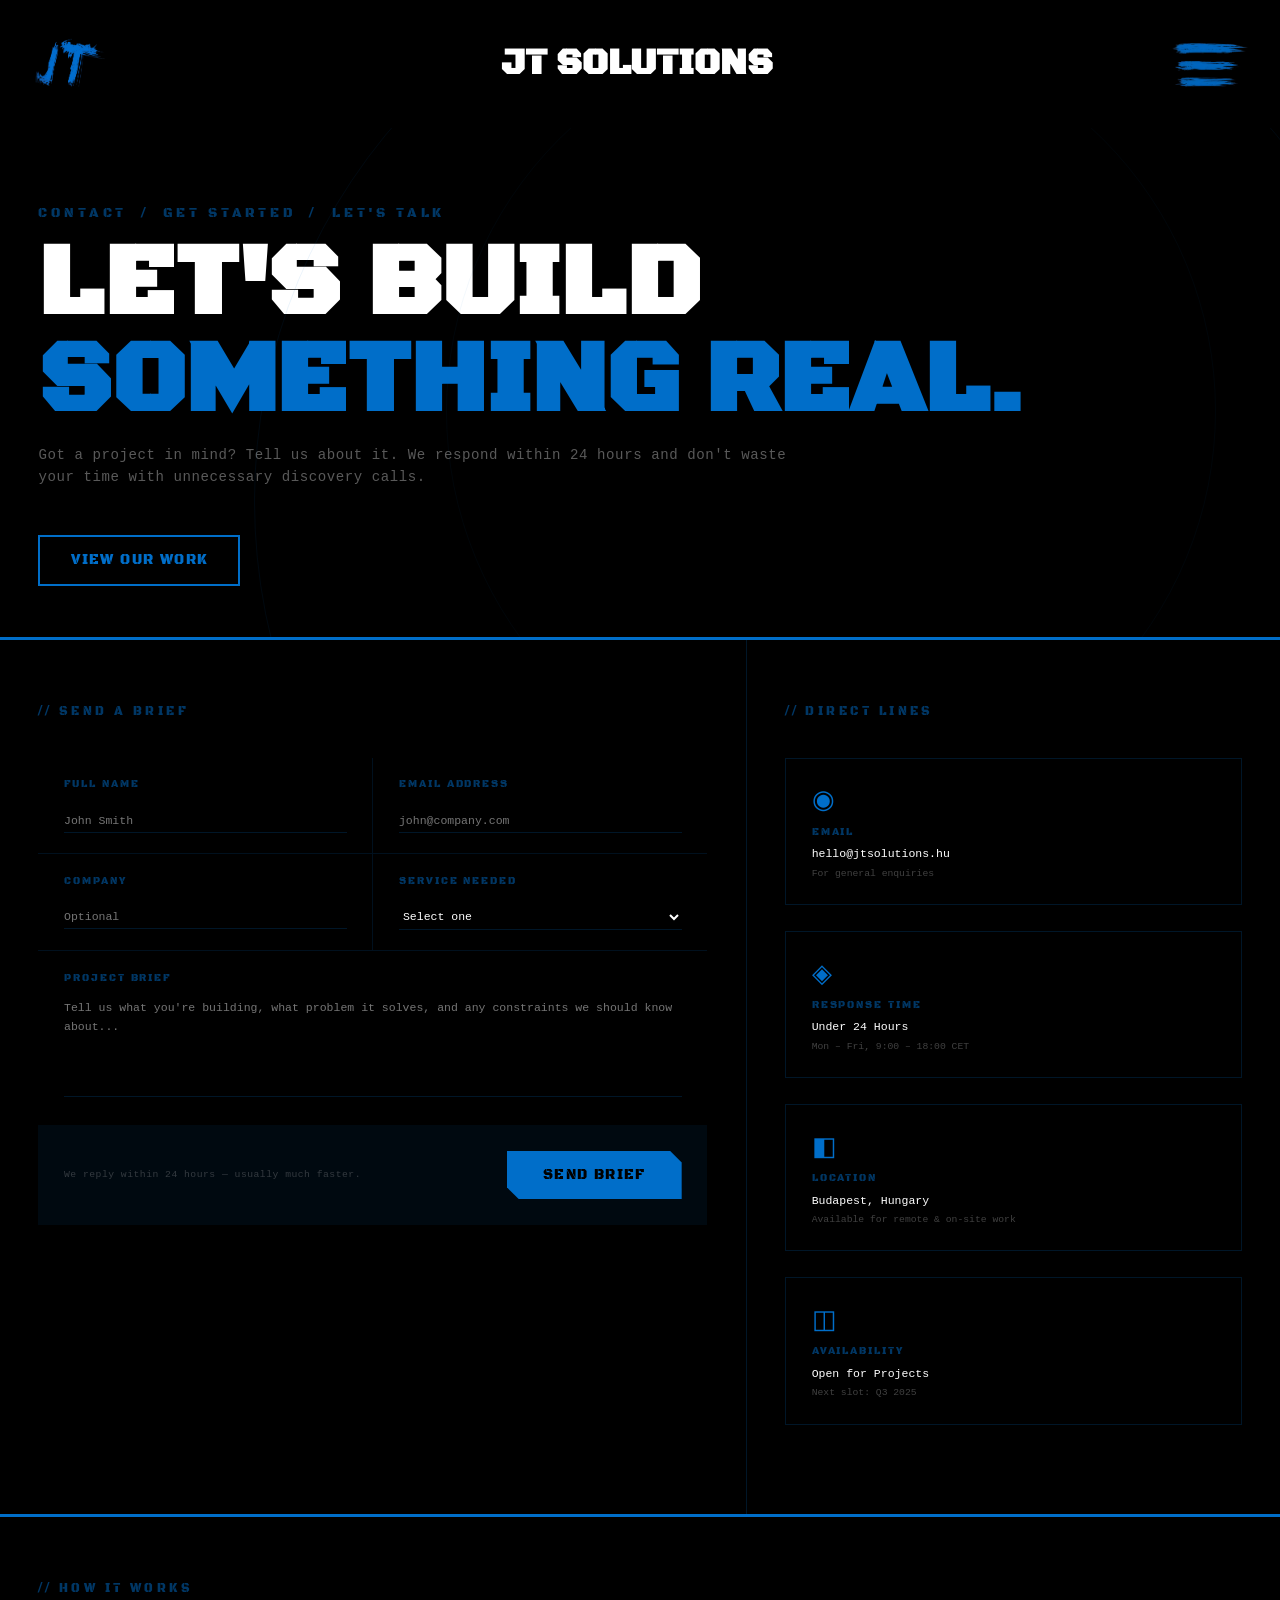
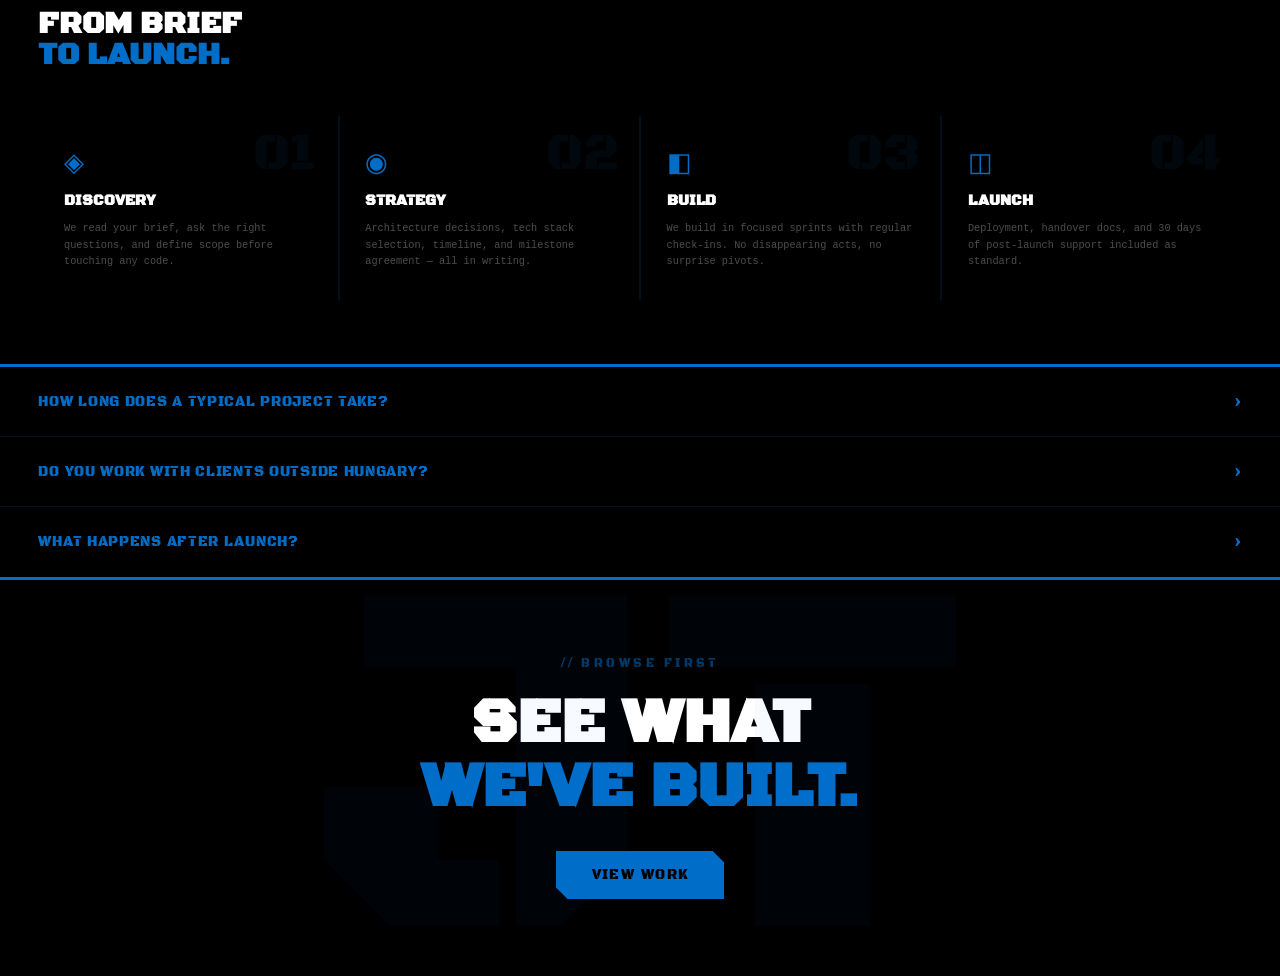
==== contact/index.html @ 8855cd9d "oldalak kozotti atmenet donee" ====
<!DOCTYPE html>
<html lang="en">
<head>
  <meta charset="UTF-8">
  <meta name="viewport" content="width=device-width, initial-scale=1.0">
  <title>JT - Main</title>
  <style>
    @import url('https://fonts.googleapis.com/css2?family=Black+Ops+One&display=swap');
    *{ margin: 0; padding: 0; box-sizing: border-box; color: #006ec9; }
    html{ height: 100%; font-size: clamp(15px, 2vw, 40px); }
    body{ background-color: black; overflow: hidden; }
 
    #top-shadow{
      z-index: 4; position: fixed; top: 0;
      background: linear-gradient(0deg, rgba(0,0,0,0) 0%, #000000 100%);
      width: 100%; height: 5rem;
    }
    header{
      z-index: 5; position: sticky; top: 1rem;
      display: flex; justify-content: space-between; align-items: center;
      background-color: rgba(0,0,0,0.5); border-radius: .5rem;
      margin: 1rem; height: 3rem;
      font-family: "Black Ops One", system-ui; font-weight: 400; font-style: normal;
    }
    #logo{ height: 100%; width: auto; }
    h1{ font-size: 1.4rem; color: white; text-shadow: rgba(255,255,255,0.1) 0 0 100px; }
    #menu{ height: 100%; width: auto; }
 
    header nav{
      display: flex; gap: 1.2rem; align-items: center;
    }
    header nav a{
      font-family: "Black Ops One", system-ui; font-size: 0.42rem;
      letter-spacing: 0.12em; text-transform: uppercase;
      color: rgba(0,110,201,0.45); text-decoration: none;
      transition: color 0.15s; padding: 0.2rem 0;
    }
    header nav a:hover{ color: #006ec9; }
    header nav a.active{ color: #006ec9; border-bottom: 1px solid #006ec9; }
 
    #loading-cover{
      z-index: 10; display: flex; justify-content: center; align-items: center;
      position: fixed; top: 0; left: 0; width: 100%; height: 100%;
      background-color: black;
    }
    #loading-logo{ height: 10rem; width: auto; }
    .hidden{ opacity: 0%; transition: opacity 1s; pointer-events: none; }
    .show{ opacity: 100%; transition: opacity 3s; }
 
    .btn-primary{
      font-family: "Black Ops One", system-ui; font-size: 0.55rem;
      letter-spacing: 0.1em; text-transform: uppercase;
      padding: 0.6rem 1.4rem; background: #006ec9; color: black;
      border: none; cursor: pointer;
      clip-path: polygon(0 0, calc(100% - 12px) 0, 100% 12px, 100% 100%, 12px 100%, 0 calc(100% - 12px));
      transition: background 0.15s, color 0.15s;
    }
    .btn-primary:hover{ background: white; }
    .btn-ghost{
      font-family: "Black Ops One", system-ui; font-size: 0.55rem;
      letter-spacing: 0.1em; text-transform: uppercase;
      padding: 0.58rem 1.2rem; background: transparent; color: #006ec9;
      border: 2px solid #006ec9; cursor: pointer;
      transition: background 0.15s, color 0.15s;
    }
    .btn-ghost:hover{ background: #006ec9; color: black; }
 
    /* ---- HERO ---- */
    #hero{
      padding: 3rem 1.5rem 2rem; border-bottom: 3px solid #006ec9;
      position: relative; overflow: hidden;
    }
    #hero::before{
      content: ''; position: absolute; top: -40%; right: -10%;
      width: 45rem; height: 45rem; border-radius: 50%;
      border: 1px solid rgba(0,110,201,0.08); pointer-events: none;
    }
    #hero::after{
      content: ''; position: absolute; top: -20%; right: 5%;
      width: 30rem; height: 30rem; border-radius: 50%;
      border: 1px solid rgba(0,110,201,0.05); pointer-events: none;
    }
    .hero-tag{
      font-family: "Black Ops One", system-ui; font-size: 0.5rem;
      letter-spacing: 0.3em; color: rgba(0,110,201,0.5);
      text-transform: uppercase; margin-bottom: 0.6rem;
    }
    .hero-headline{
      font-family: "Black Ops One", system-ui;
      font-size: clamp(2.5rem, 8vw, 5.5rem); line-height: 0.95;
      color: white; text-transform: uppercase; margin-bottom: 0.5rem;
    }
    .hero-headline span{ color: #006ec9; display: block; }
    .hero-sub{
      font-family: "Courier New", monospace; font-size: 0.55rem;
      color: rgba(255,255,255,0.35); max-width: 30rem; line-height: 1.6;
      margin-bottom: 1.8rem; letter-spacing: 0.04em;
    }
    .hero-cta-row{ display: flex; gap: 0.8rem; flex-wrap: wrap; align-items: center; }
 
    /* ---- CONTACT SPLIT ---- */
    #contact-split{
      display: grid; grid-template-columns: 1.4fr 1fr;
      border-bottom: 3px solid #006ec9;
    }
    @media (max-width: 750px){ #contact-split{ grid-template-columns: 1fr; } }
 
    /* FORM SIDE */
    #form-side{
      padding: 2.5rem 1.5rem;
      border-right: 1px solid rgba(0,110,201,0.2);
    }
    @media (max-width: 750px){ #form-side{ border-right: none; border-bottom: 1px solid rgba(0,110,201,0.2); } }
    .section-label{
      font-family: "Black Ops One", system-ui; font-size: 0.45rem;
      letter-spacing: 0.3em; color: rgba(0,110,201,0.5);
      text-transform: uppercase; margin-bottom: 1.5rem;
    }
 
    .form-grid{
      display: grid; grid-template-columns: 1fr 1fr; gap: 1px;
      background: rgba(0,110,201,0.15); margin-bottom: 1px;
    }
    .form-group{
      background: black; padding: 0.8rem 1rem; position: relative;
    }
    .form-group.full{ grid-column: span 2; }
    .form-group label{
      display: block; font-family: "Black Ops One", system-ui;
      font-size: 0.38rem; letter-spacing: 0.2em; text-transform: uppercase;
      color: rgba(0,110,201,0.5); margin-bottom: 0.4rem;
    }
    .form-group input,
    .form-group select,
    .form-group textarea{
      width: 100%; background: transparent; border: none; outline: none;
      font-family: "Courier New", monospace; font-size: 0.45rem;
      color: white; padding: 0.2rem 0;
      border-bottom: 1px solid rgba(0,110,201,0.2);
      transition: border-color 0.2s;
    }
    .form-group input:focus,
    .form-group select:focus,
    .form-group textarea:focus{
      border-bottom-color: #006ec9;
    }
    .form-group select option{ background: black; color: white; }
    .form-group textarea{ resize: none; height: 4rem; line-height: 1.6; }
 
    .form-submit{
      background: rgba(0,110,201,0.08); padding: 1rem;
      display: flex; justify-content: space-between; align-items: center;
      flex-wrap: wrap; gap: 0.8rem;
    }
    .form-note{
      font-family: "Courier New", monospace; font-size: 0.38rem;
      color: rgba(255,255,255,0.2); letter-spacing: 0.05em;
    }
 
    /* INFO SIDE */
    #info-side{ padding: 2.5rem 1.5rem; }
    .info-block{
      border: 1px solid rgba(0,110,201,0.2); padding: 1rem;
      margin-bottom: 1rem; position: relative; overflow: hidden;
      transition: border-color 0.2s;
    }
    .info-block:hover{ border-color: rgba(0,110,201,0.5); }
    .info-block-icon{
      font-size: 1rem; display: block; margin-bottom: 0.4rem; color: #006ec9;
    }
    .info-block-label{
      font-family: "Black Ops One", system-ui; font-size: 0.38rem;
      letter-spacing: 0.2em; text-transform: uppercase;
      color: rgba(0,110,201,0.5); margin-bottom: 0.3rem;
    }
    .info-block-value{
      font-family: "Courier New", monospace; font-size: 0.45rem;
      color: white; line-height: 1.5;
    }
    .info-block-sub{
      font-family: "Courier New", monospace; font-size: 0.38rem;
      color: rgba(255,255,255,0.25); margin-top: 0.2rem;
    }
 
    /* ---- PROCESS ---- */
    #process{
      padding: 2.5rem 1.5rem; border-bottom: 3px solid #006ec9;
    }
    .process-label{
      font-family: "Black Ops One", system-ui; font-size: 0.45rem;
      letter-spacing: 0.3em; color: rgba(0,110,201,0.5);
      text-transform: uppercase; margin-bottom: 0.5rem;
    }
    .process-heading{
      font-family: "Black Ops One", system-ui; font-size: 1.2rem;
      color: white; text-transform: uppercase; margin-bottom: 1.8rem; line-height: 1;
    }
    .process-heading span{ color: #006ec9; }
    .process-steps{
      display: grid; grid-template-columns: repeat(4, 1fr);
      gap: 2px; background: rgba(0,110,201,0.15);
    }
    @media (max-width: 700px){ .process-steps{ grid-template-columns: repeat(2, 1fr); } }
    @media (max-width: 400px){ .process-steps{ grid-template-columns: 1fr; } }
    .process-step{
      background: black; padding: 1.2rem 1rem; position: relative;
      transition: background 0.2s;
    }
    .process-step:hover{ background: #00101f; }
    .step-num{
      font-family: "Black Ops One", system-ui; font-size: 2rem;
      color: rgba(0,110,201,0.07); line-height: 1;
      position: absolute; top: 0.5rem; right: 0.8rem; user-select: none;
    }
    .step-icon{ font-size: 1rem; display: block; margin-bottom: 0.5rem; color: #006ec9; }
    .step-title{
      font-family: "Black Ops One", system-ui; font-size: 0.6rem;
      color: white; text-transform: uppercase; margin-bottom: 0.4rem;
    }
    .step-desc{
      font-family: "Courier New", monospace; font-size: 0.4rem;
      color: rgba(255,255,255,0.3); line-height: 1.6;
    }
    .step-connector{
      position: absolute; right: -1px; top: 50%;
      transform: translateY(-50%);
      font-family: "Black Ops One", system-ui; font-size: 0.6rem;
      color: rgba(0,110,201,0.3); z-index: 1;
    }
 
    /* ---- FAQ ---- */
    #faq{
      border-bottom: 3px solid #006ec9;
    }
    .faq-item{
      border-bottom: 1px solid rgba(0,110,201,0.15);
      padding: 1rem 1.5rem; cursor: pointer;
      transition: background 0.15s;
    }
    .faq-item:last-child{ border-bottom: none; }
    .faq-item:hover{ background: #00060e; }
    .faq-q{
      display: flex; justify-content: space-between; align-items: center;
      font-family: "Black Ops One", system-ui; font-size: 0.55rem;
      color: white; text-transform: uppercase; letter-spacing: 0.05em;
    }
    .faq-arrow{ color: #006ec9; transition: transform 0.2s; font-style: normal; }
    .faq-item.open .faq-arrow{ transform: rotate(90deg); }
    .faq-a{
      font-family: "Courier New", monospace; font-size: 0.42rem;
      color: rgba(255,255,255,0.3); line-height: 1.7; padding-top: 0.7rem;
      display: none;
    }
    .faq-item.open .faq-a{ display: block; }
 
    /* ---- CTA ---- */
    #cta{
      padding: 3rem 1.5rem; text-align: center;
      position: relative; overflow: hidden;
    }
    #cta::before{
      content: 'JT'; font-family: "Black Ops One", system-ui;
      font-size: 20rem; color: rgba(0,110,201,0.03);
      position: absolute; top: 50%; left: 50%;
      transform: translate(-50%, -50%);
      pointer-events: none; user-select: none; line-height: 1;
    }
    .cta-label{
      font-family: "Black Ops One", system-ui; font-size: 0.45rem;
      letter-spacing: 0.3em; color: rgba(0,110,201,0.5);
      text-transform: uppercase; margin-bottom: 0.8rem;
    }
    .cta-heading{
      font-family: "Black Ops One", system-ui;
      font-size: clamp(1.5rem, 5vw, 3.5rem); color: white;
      text-transform: uppercase; line-height: 1; margin-bottom: 1.2rem;
    }
    .cta-heading span{ color: #006ec9; }
 
    /* success state */
    #form-success{
      display: none; padding: 2rem; text-align: center;
    }
    #form-success .success-icon{ font-size: 2rem; display: block; margin-bottom: 0.5rem; }
    #form-success .success-title{
      font-family: "Black Ops One", system-ui; font-size: 0.9rem;
      color: white; text-transform: uppercase; margin-bottom: 0.5rem;
    }
    #form-success .success-sub{
      font-family: "Courier New", monospace; font-size: 0.42rem;
      color: rgba(255,255,255,0.3); line-height: 1.6;
    }
  </style>
</head>
<body id="bodey" onload="afterSecoundLoad()">
  <div id="loading-cover">
    <img id="loading-logo" class="hidden" src="/index-source/JT-Logo.webp" alt="Logo" onload="afterFirstLoad()">
  </div>

  <div id="top-shadow"></div>
  <header>
    <img id="logo" src="/index-source/JT-Logo-Blue.png" alt="Logo">
    <h1>JT SOLUTIONS</h1>
    <img id="menu" src="/index-source/JT-Menu.webp" alt="Menu">
  </header>

  <main>
 
    <!-- ░░ HERO ░░ -->
    <section id="hero">
      <p class="hero-tag">Contact &nbsp;/&nbsp; Get Started &nbsp;/&nbsp; Let's Talk</p>
      <h2 class="hero-headline">
        Let's Build
        <span>Something Real.</span>
      </h2>
      <p class="hero-sub">
        Got a project in mind? Tell us about it. We respond within 24 hours
        and don't waste your time with unnecessary discovery calls.
      </p>
      <div class="hero-cta-row">
        <button class="btn-ghost" onclick="goto('/work')">View Our Work</button>
      </div>
    </section>
 
    <!-- ░░ CONTACT SPLIT ░░ -->
    <div id="contact-split">
 
      <!-- FORM -->
      <div id="form-side">
        <p class="section-label">// Send a Brief</p>
        <div id="contact-form">
          <div class="form-grid">
            <div class="form-group">
              <label for="f-name">Full Name</label>
              <input type="text" id="f-name" placeholder="John Smith" autocomplete="off">
            </div>
            <div class="form-group">
              <label for="f-email">Email Address</label>
              <input type="email" id="f-email" placeholder="john@company.com" autocomplete="off">
            </div>
            <div class="form-group">
              <label for="f-company">Company</label>
              <input type="text" id="f-company" placeholder="Optional" autocomplete="off">
            </div>
            <div class="form-group">
              <label for="f-service">Service Needed</label>
              <select id="f-service">
                <option value="" disabled selected>Select one</option>
                <option>Web Development</option>
                <option>System Design</option>
                <option>Database Engineering</option>
                <option>Digital Strategy</option>
                <option>Not sure yet</option>
              </select>
            </div>
            <div class="form-group full">
              <label for="f-message">Project Brief</label>
              <textarea id="f-message" placeholder="Tell us what you're building, what problem it solves, and any constraints we should know about..."></textarea>
            </div>
          </div>
          <div class="form-submit">
            <span class="form-note">We reply within 24 hours — usually much faster.</span>
            <button class="btn-primary" id="submit-btn">Send Brief</button>
          </div>
        </div>
        <div id="form-success">
          <span class="success-icon">◈</span>
          <p class="success-title">Brief Received</p>
          <p class="success-sub">We'll get back to you within 24 hours.<br>In the meantime, take a look at our work.</p>
        </div>
      </div>
 
      <!-- INFO -->
      <div id="info-side">
        <p class="section-label">// Direct Lines</p>
 
        <div class="info-block">
          <span class="info-block-icon">◉</span>
          <p class="info-block-label">Email</p>
          <p class="info-block-value">hello@jtsolutions.hu</p>
          <p class="info-block-sub">For general enquiries</p>
        </div>
 
        <div class="info-block">
          <span class="info-block-icon">◈</span>
          <p class="info-block-label">Response Time</p>
          <p class="info-block-value">Under 24 Hours</p>
          <p class="info-block-sub">Mon – Fri, 9:00 – 18:00 CET</p>
        </div>
 
        <div class="info-block">
          <span class="info-block-icon">◧</span>
          <p class="info-block-label">Location</p>
          <p class="info-block-value">Budapest, Hungary</p>
          <p class="info-block-sub">Available for remote &amp; on-site work</p>
        </div>
 
        <div class="info-block">
          <span class="info-block-icon">◫</span>
          <p class="info-block-label">Availability</p>
          <p class="info-block-value">Open for Projects</p>
          <p class="info-block-sub">Next slot: Q3 2025</p>
        </div>
      </div>
 
    </div>
 
    <!-- ░░ PROCESS ░░ -->
    <section id="process">
      <p class="process-label">// How It Works</p>
      <h2 class="process-heading">From Brief<br><span>To Launch.</span></h2>
      <div class="process-steps">
        <div class="process-step">
          <span class="step-num">01</span>
          <span class="step-icon">◈</span>
          <h3 class="step-title">Discovery</h3>
          <p class="step-desc">We read your brief, ask the right questions, and define scope before touching any code.</p>
        </div>
        <div class="process-step">
          <span class="step-num">02</span>
          <span class="step-icon">◉</span>
          <h3 class="step-title">Strategy</h3>
          <p class="step-desc">Architecture decisions, tech stack selection, timeline, and milestone agreement — all in writing.</p>
        </div>
        <div class="process-step">
          <span class="step-num">03</span>
          <span class="step-icon">◧</span>
          <h3 class="step-title">Build</h3>
          <p class="step-desc">We build in focused sprints with regular check-ins. No disappearing acts, no surprise pivots.</p>
        </div>
        <div class="process-step">
          <span class="step-num">04</span>
          <span class="step-icon">◫</span>
          <h3 class="step-title">Launch</h3>
          <p class="step-desc">Deployment, handover docs, and 30 days of post-launch support included as standard.</p>
        </div>
      </div>
    </section>
 
    <!-- ░░ FAQ ░░ -->
    <div id="faq">
      <div class="faq-item">
        <div class="faq-q">
          <span>How long does a typical project take?</span>
          <em class="faq-arrow">›</em>
        </div>
        <p class="faq-a">It depends on scope. A landing page or small web app typically takes 2–4 weeks. A full platform with backend, database design, and custom admin can run 8–16 weeks. We'll give you a firm estimate after the discovery phase — no vague ranges.</p>
      </div>
      <div class="faq-item">
        <div class="faq-q">
          <span>Do you work with clients outside Hungary?</span>
          <em class="faq-arrow">›</em>
        </div>
        <p class="faq-a">Yes — the majority of our work is remote. We've worked with clients across Europe and beyond. Time zones and language are rarely an issue; all project communication is in English.</p>
      </div>
      <div class="faq-item">
        <div class="faq-q">
          <span>What happens after launch?</span>
          <em class="faq-arrow">›</em>
        </div>
        <p class="faq-a">Every project includes 30 days of post-launch support. Beyond that, we offer retainer arrangements for ongoing maintenance, feature development, and monitoring. We don't disappear after delivery.</p>
      </div>
    </div>
 
    <!-- ░░ CTA ░░ -->
    <section id="cta">
      <p class="cta-label">// Browse First</p>
      <h2 class="cta-heading">See What<br><span>We've Built.</span></h2>
      <button class="btn-primary" onclick="goto('/work')">View Work</button>
    </section>
 
  </main>

  <script>
    let loaded = false;

    function goToMain() {
      document.getElementById("loading-logo").classList.replace("show","hidden");
      setTimeout(function(){
        document.getElementById("loading-cover").classList.add("hidden");
        document.getElementById("bodey").style.overflow = "auto"
      }, 1000);
    }

    function afterFirstLoad() {
      setTimeout(function(){
        document.getElementById("loading-logo").classList.replace("hidden","show");

        setTimeout(function(){
          if (loaded == true) {
            goToMain()
          } else {
            setTimeout(function(){
              goToMain()
            }, 2000);
          }
        }, 2000);
      }, 1000);
    }
    function afterSecoundLoad() {
      loaded = true;
    }

    function goto(URL) {
      document.getElementById("bodey").style.overflow = "hidden";
      document.getElementById("loading-cover").classList.replace("hidden","show");
      setTimeout(function(){
        window.location.href = URL;
      }, 2500);
    }
  </script>
</body>
</html>
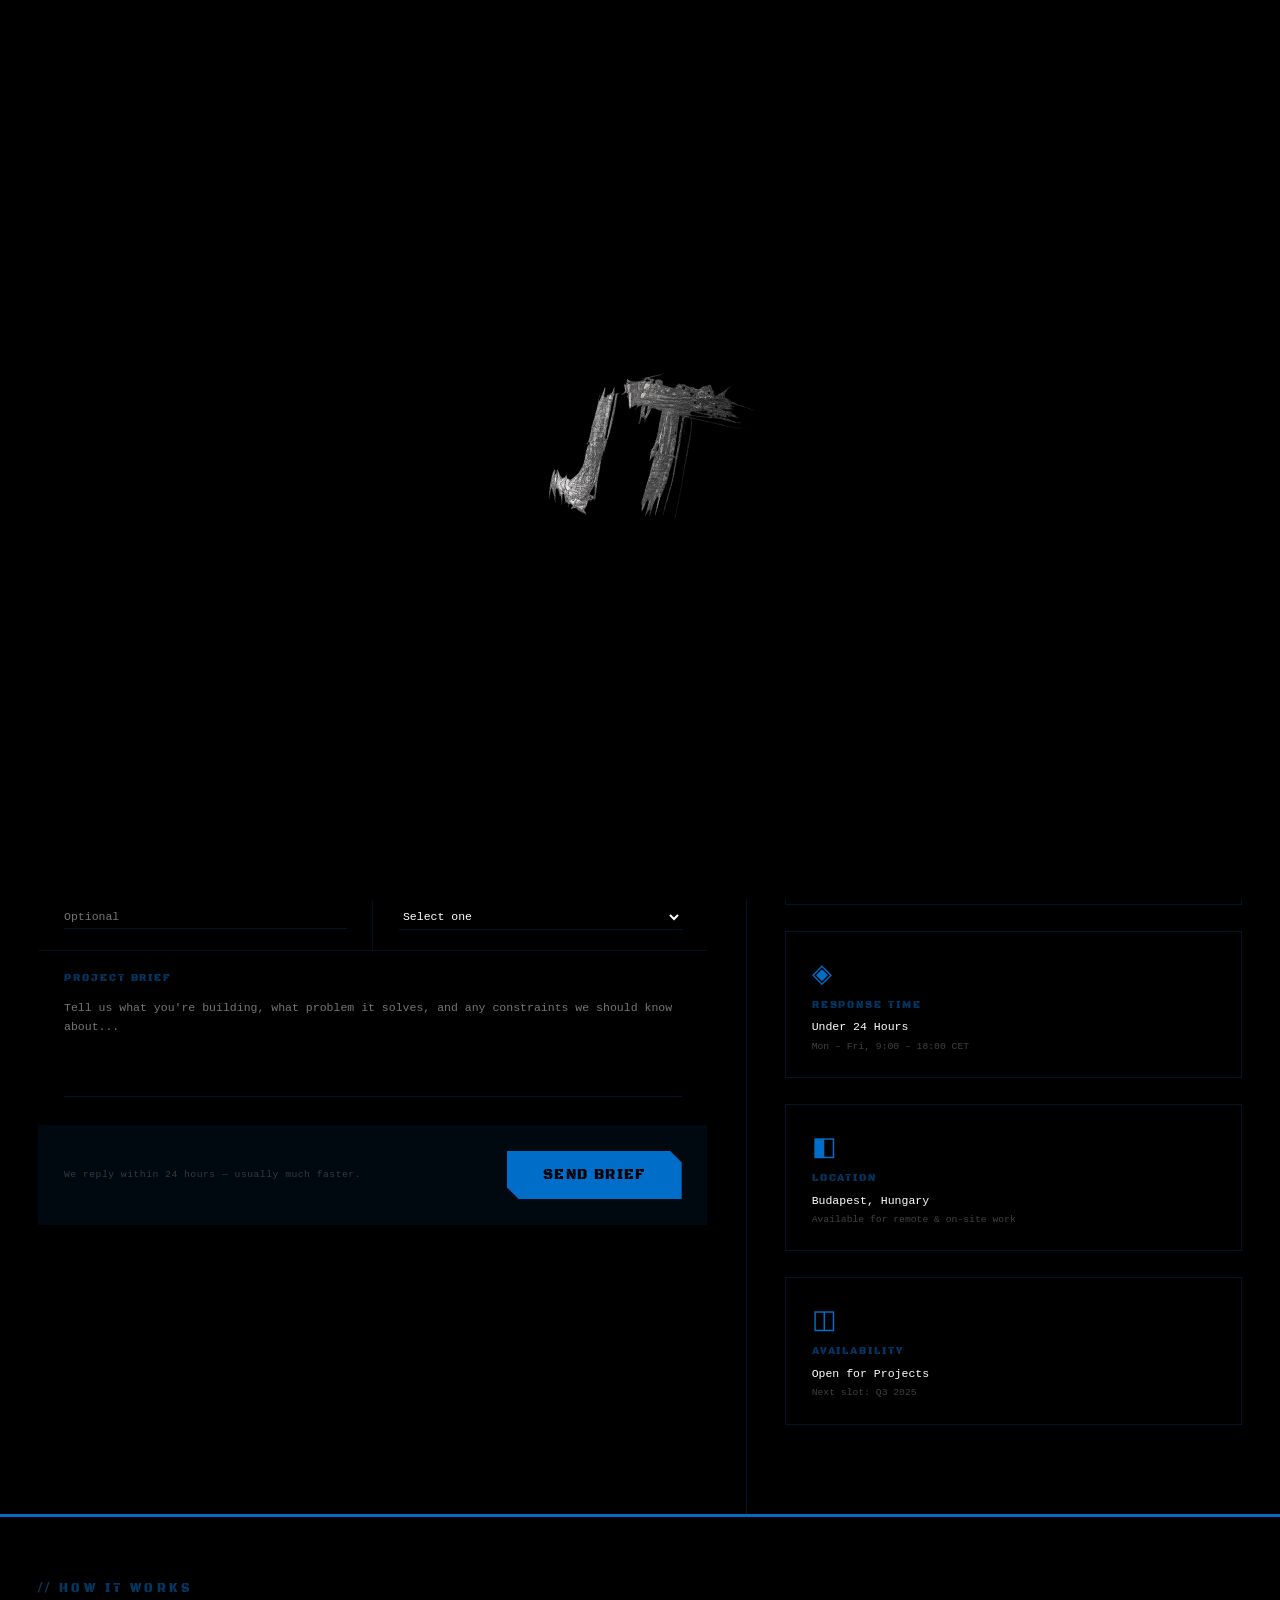
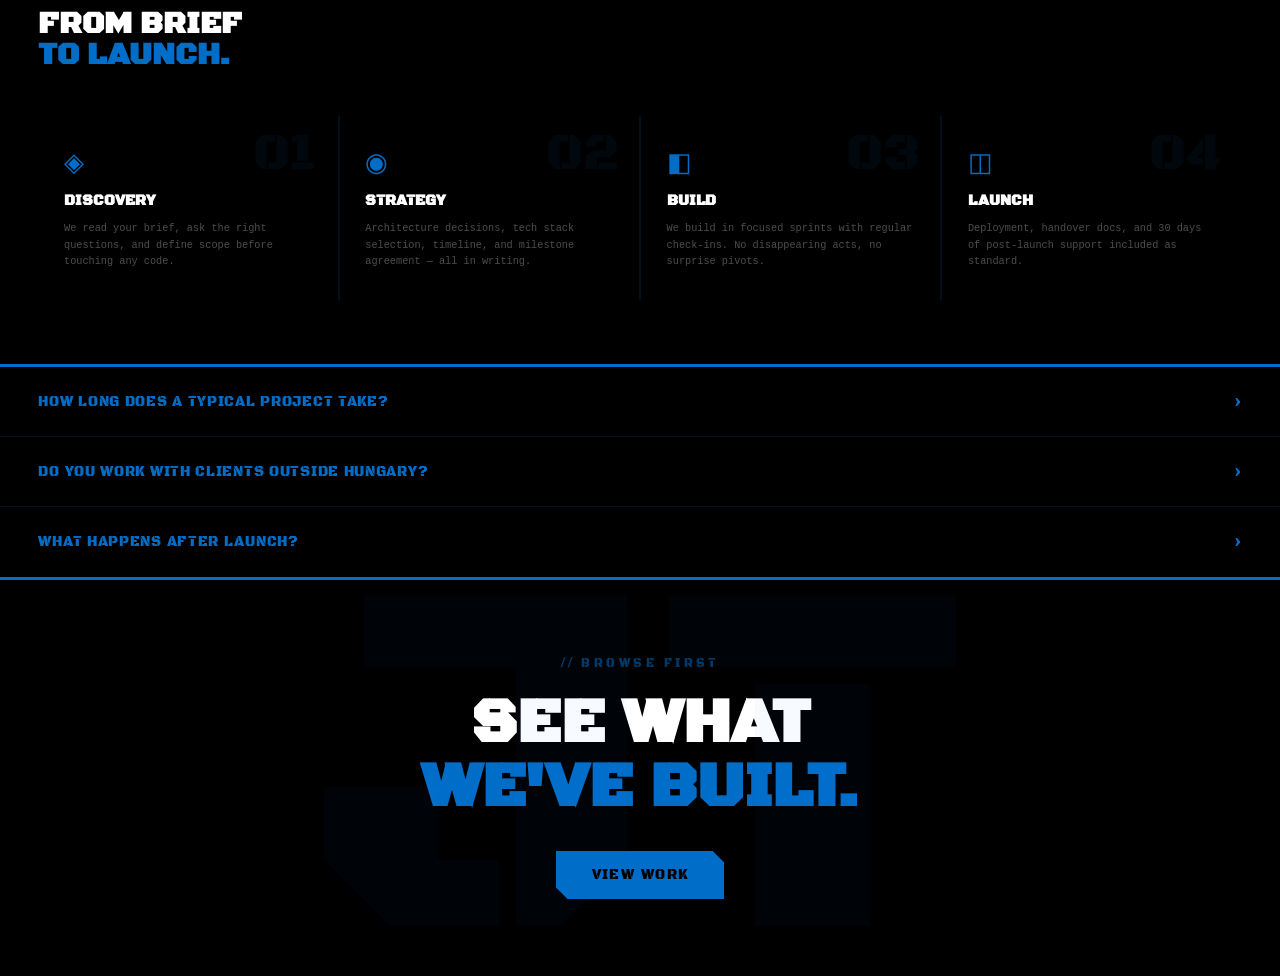
==== commit 0ffd5364: "elorehozott js betoltes bug fix" ====
--- a/contact/index.html
+++ b/contact/index.html
@@ -291,6 +291,44 @@
       color: rgba(255,255,255,0.3); line-height: 1.6;
     }
   </style>
+  <script>
+    let loaded = false;
+
+    function goToMain() {
+      document.getElementById("loading-logo").classList.replace("show","hidden");
+      setTimeout(function(){
+        document.getElementById("loading-cover").classList.add("hidden");
+        document.getElementById("bodey").style.overflow = "auto"
+      }, 1000);
+    }
+
+    function afterFirstLoad() {
+      setTimeout(function(){
+        document.getElementById("loading-logo").classList.replace("hidden","show");
+
+        setTimeout(function(){
+          if (loaded == true) {
+            goToMain()
+          } else {
+            setTimeout(function(){
+              goToMain()
+            }, 2000);
+          }
+        }, 2000);
+      }, 1000);
+    }
+    function afterSecoundLoad() {
+      loaded = true;
+    }
+
+    function goto(URL) {
+      document.getElementById("bodey").style.overflow = "hidden";
+      document.getElementById("loading-cover").classList.replace("hidden","show");
+      setTimeout(function(){
+        window.location.href = URL;
+      }, 2500);
+    }
+  </script>
 </head>
 <body id="bodey" onload="afterSecoundLoad()">
   <div id="loading-cover">
@@ -299,8 +337,8 @@
 
   <div id="top-shadow"></div>
   <header>
-    <img id="logo" src="/index-source/JT-Logo-Blue.png" alt="Logo">
-    <h1>JT SOLUTIONS</h1>
+    <img onclick="goto('/')" id="logo" src="/index-source/JT-Logo-Blue.png" alt="Logo">
+    <h1 onclick="goto('/')">JT SOLUTIONS</h1>
     <img id="menu" src="/index-source/JT-Menu.webp" alt="Menu">
   </header>
 
@@ -471,43 +509,6 @@
  
   </main>
 
-  <script>
-    let loaded = false;
-
-    function goToMain() {
-      document.getElementById("loading-logo").classList.replace("show","hidden");
-      setTimeout(function(){
-        document.getElementById("loading-cover").classList.add("hidden");
-        document.getElementById("bodey").style.overflow = "auto"
-      }, 1000);
-    }
-
-    function afterFirstLoad() {
-      setTimeout(function(){
-        document.getElementById("loading-logo").classList.replace("hidden","show");
-
-        setTimeout(function(){
-          if (loaded == true) {
-            goToMain()
-          } else {
-            setTimeout(function(){
-              goToMain()
-            }, 2000);
-          }
-        }, 2000);
-      }, 1000);
-    }
-    function afterSecoundLoad() {
-      loaded = true;
-    }
-
-    function goto(URL) {
-      document.getElementById("bodey").style.overflow = "hidden";
-      document.getElementById("loading-cover").classList.replace("hidden","show");
-      setTimeout(function(){
-        window.location.href = URL;
-      }, 2500);
-    }
-  </script>
+  
 </body>
 </html>
